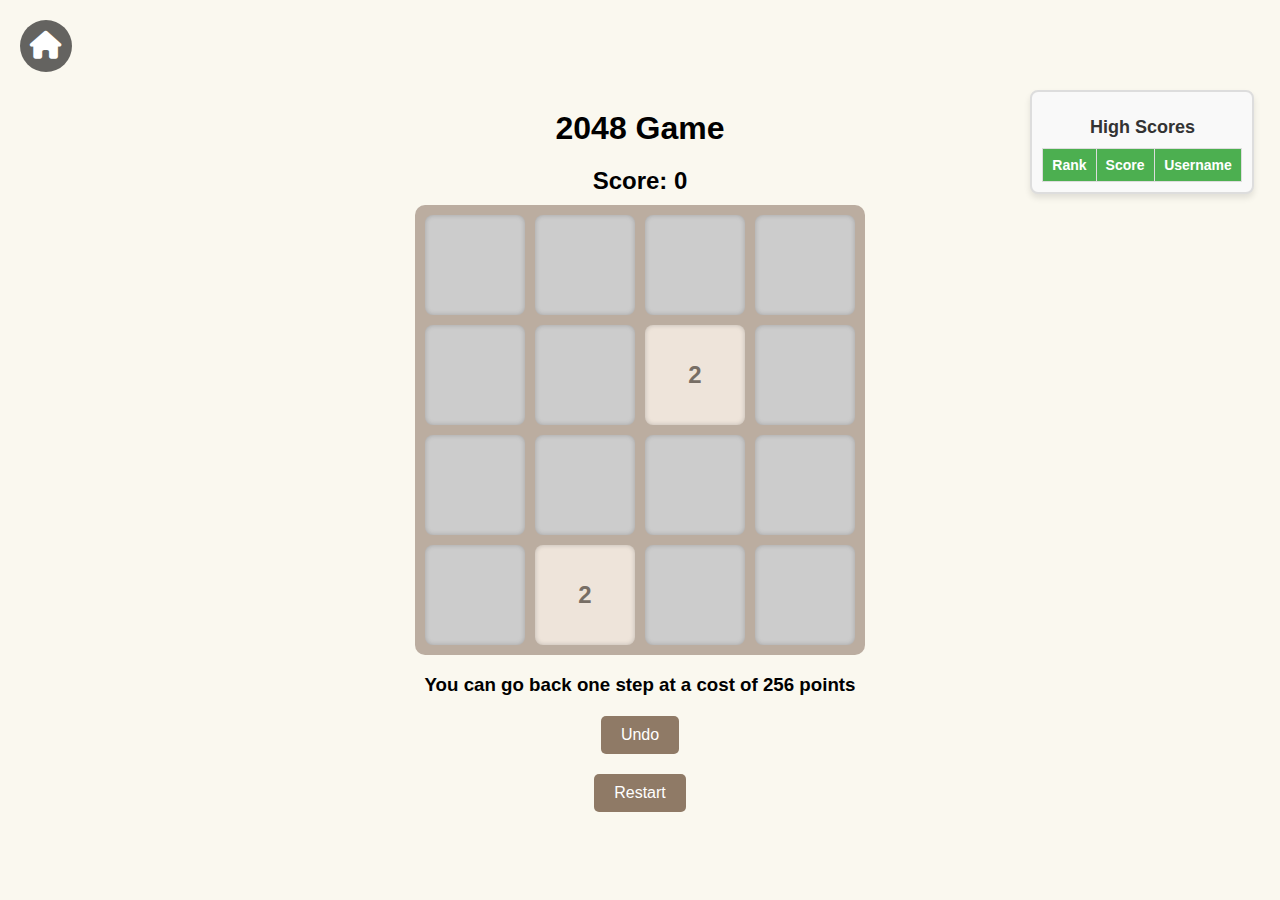
==== html/2048.html @ 45ef8efb "rename files" ====
<!DOCTYPE html>
<html lang="en">
<head>
    <meta charset="UTF-8">
    <meta name="viewport" content="width=device-width, initial-scale=1.0">
    <title>2048 Game</title>
    <link rel="stylesheet" href="../css/2048.css">
    <link rel="stylesheet" href="../css/games.css">
    <link rel="stylesheet" href="https://cdnjs.cloudflare.com/ajax/libs/font-awesome/6.0.0-beta3/css/all.min.css">
</head>
<body>
    <a href="../html/main.html" id="home-icon">
        <i class="fas fa-home"></i>
    </a>
    <div id="game-container">
        <h1>2048 Game</h1>
        <div id="score" style="font-size: 24px; margin: 10px 0;">Score: 0</div>
        <div id="grid">
            <div class="tile"></div>
            <div class="tile"></div>
            <div class="tile"></div>
            <div class="tile"></div>
            <div class="tile"></div>
            <div class="tile"></div>
            <div class="tile"></div>
            <div class="tile"></div>
            <div class="tile"></div>
            <div class="tile"></div>
            <div class="tile"></div>
            <div class="tile"></div>
            <div class="tile"></div>
            <div class="tile"></div>
            <div class="tile"></div>
            <div class="tile"></div>
        </div>
        <div id="high-scores-section">
            <h2>High Scores</h2>
            <table class="high-scores-table">
                <thead>
                    <tr>
                        <th>Rank</th>
                        <th>Score</th>
                        <th>Username</th>
                    </tr>
                </thead>
                <tbody id="2048-high-scores"></tbody>
            </table>
        </div>               
        <div id="game-controls">
            <h3>You can go back one step at a cost of 256 points</h3>
            <button id="undo">Undo</button>
        </div>        
        <button id="restart">Restart</button>
    </div>
    <script src="..\js\2048.js"></script>
</body>
</html>
---- css/2048.css ----
body {
    background-color: #faf8ef;
}

#game-container {
    margin: 20px auto;
    max-width: 500px;
}

h1 {
    font-size: 2rem;
    margin-bottom: 20px;
}

h3 {
    margin-bottom: 0;
}

#grid {
    display: grid;
    grid-template-columns: repeat(4, 100px);
    grid-template-rows: repeat(4, 100px);
    gap: 10px;
    justify-content: center;
    margin: 0 auto;
    background-color: #bbada0;
    padding: 10px;
    border-radius: 10px;
}

.tile {
    width: 100px;
    height: 100px;
    background-color: #ccc;
    color: #776e65;
    font-size: 24px;
    font-weight: bold;
    text-align: center;
    line-height: 100px;
    border-radius: 8px;
    box-shadow: inset 0 0 5px rgba(0, 0, 0, 0.2);
    transition: transform 0.2s ease;
}

.tile[data-value="2"] {
    background-color: #eee4da;
}

.tile[data-value="4"] {
    background-color: #ede0c8;
}

.tile[data-value="8"] {
    background-color: #f2b179;
    color: #f9f6f2;
}

.tile[data-value="16"] {
    background-color: #d57724;
    color: #f9f6f2;
}

.tile[data-value="32"] {
    background-color: #cd3700;
    color: #f9f6f2;
}

.tile[data-value="64"] {
    background-color: #713703;
    color: #f9f6f2;
}

.tile[data-value="128"] {
    background-color: #5a1b04;
    color: #f9f6f2;
}

.tile[data-value="256"] {
    background-color: #453804;
    color: #f9f6f2;
}

.tile[data-value="512"] {
    background-color: #81712e;
    color: #f9f6f2;
}

.tile[data-value="1024"] {
    background-color: #a68709;
    color: #f9f6f2;
}

.tile[data-value="2048"] {
    background-color: gold;
    color: #f9f6f2;
}

@media (max-width: 950px) {
    #game-container {
        max-width: 400px; 
    }

    #grid {
        grid-template-columns: repeat(4, 80px);
        grid-template-rows: repeat(4, 80px);
        gap: 8px; 
        padding: 8px;
    }

    .tile {
        width: 80px; 
        height: 80px;
        font-size: 20px;
        line-height: 80px; 
    }
}

@media (max-width: 900px) {
    #game-container {
        max-width: 300px;
    }

    #grid {
        grid-template-columns: repeat(4, 60px);
        grid-template-rows: repeat(4, 60px);
        gap: 5px;
        padding: 5px;
    }

    .tile {
        width: 60px;
        height: 60px;
        font-size: 16px;
        line-height: 60px;
    }
}
---- css/games.css ----
body {
    font-family: Arial, sans-serif;
    text-align: center;
    padding: 0;
    color: rgb(0, 0, 0);
    margin: 0;
    display: flex;
    flex-direction: column;
    align-items: center;
    justify-content: center;
    height: 100vh;
}

#home-icon {
    position: absolute;
    top: 20px;
    left: 20px;
    font-size: 28px;
    color: #fff;
    text-decoration: none;
    background: rgba(0, 0, 0, 0.6);
    padding: 10px;
    border-radius: 50%;
    transition: background 0.3s ease, color 0.3s ease;
}

#home-icon:hover {
    background: rgba(255, 255, 255, 0.8);
    color: #000;
}

#score {
    font-size: 24px;
    font-weight: bold;
    color: #000000;
    text-align: center;
    margin: 20px;
}

.game-over {
    position: fixed;
    top: 50%;
    left: 50%;
    transform: translate(-50%, -50%);
    background-color: rgba(0, 0, 0, 0.8);
    color: white;
    padding: 20px;
    border-radius: 10px;
    text-align: center;
}

.game-over-message {
    margin-bottom: 10px; 
}

.game-over button {
    margin-top: 10px;
    padding: 10px;
    background-color: #4CAF50;
    color: white;
    border: none;
    cursor: pointer;
    font-size: 16px;
}

.game-over button:hover {
    background-color: #45a049;
}

#game-container {
    margin: 20px auto;
    text-align: center;
}

#high-scores-section {
    position: absolute; 
    top: 10%; 
    right: 2%; 
    width: 200px; 
    padding: 10px;
    background-color: #f9f9f9; 
    border: 2px solid #ddd; 
    border-radius: 8px; 
    box-shadow: 0px 4px 6px rgba(0, 0, 0, 0.1); 
    font-family: Arial, sans-serif;
}

#high-scores-section h2 {
    text-align: center;
    font-size: 18px;
    margin-bottom: 10px;
    color: #333;
}

.high-scores-table {
    width: 100%;
    border-collapse: collapse;
    text-align: center;
}

.high-scores-table th,
.high-scores-table td {
    padding: 8px;
    border: 1px solid #ddd;
    font-size: 14px;
    color: #000;
}

.high-scores-table th {
    background-color: #4CAF50; 
    color: white;
}

button {
    margin-top: 20px;
    padding: 10px 20px;
    font-size: 1rem;
    background-color: #8f7a66;
    color: #fff;
    border: none;
    border-radius: 5px;
    cursor: pointer;
}

@media (max-width: 780px) {
    .high-scores-section {
        visibility: hidden;
    }

    #snake_img {
        transform: scale(0.45); 
        transform-origin: center;
        top: 65%;
        left: 25%;
        margin: 20px 0px;
    }

    #start-game {
        margin-top: 0px;
    }

    #grid {
        margin-bottom: 0px;
    }
}
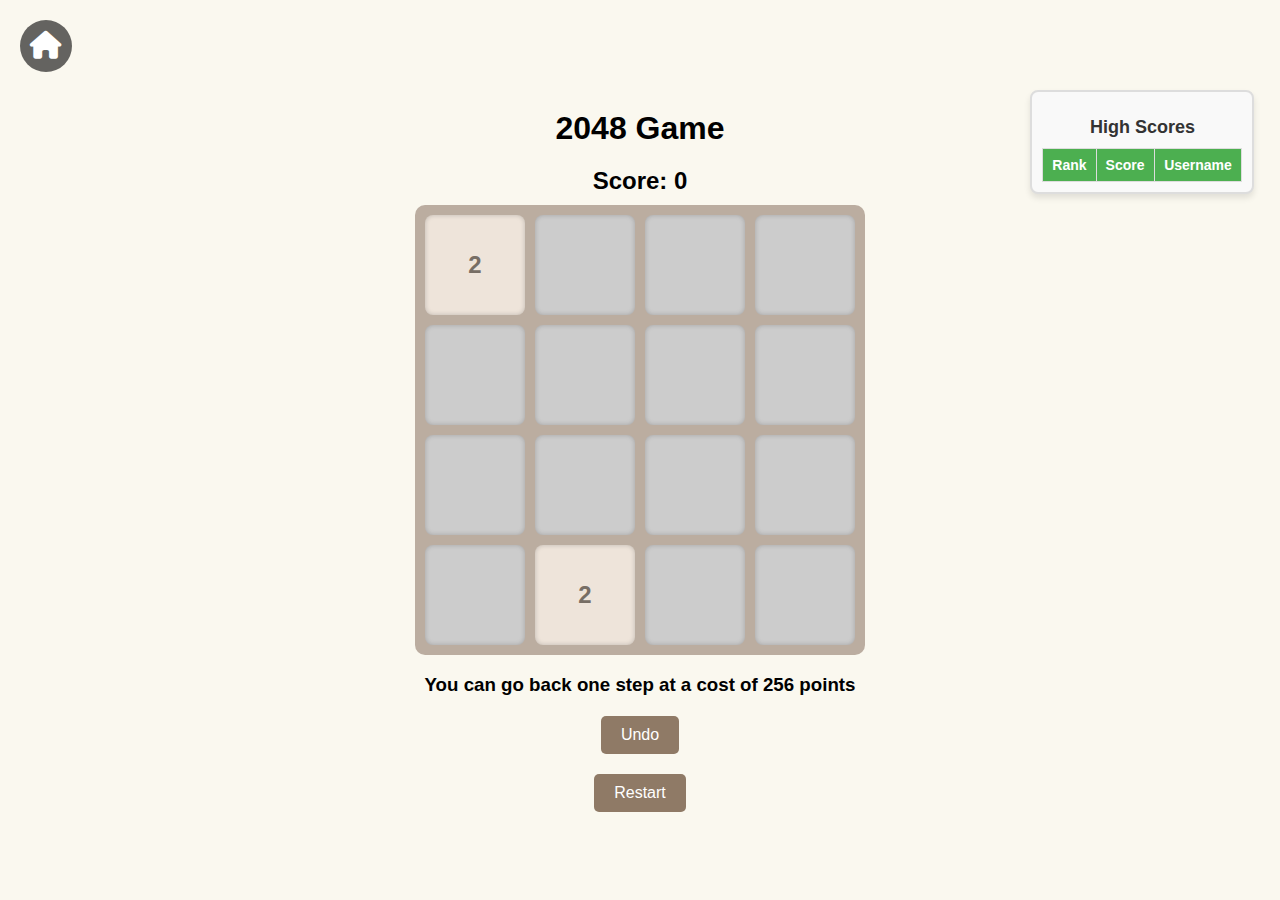
==== commit 30eb4a1a: "update responsive for phone device" ====
--- a/html/2048.html
+++ b/html/2048.html
@@ -32,7 +32,12 @@
             <div class="tile"></div>
             <div class="tile"></div>
             <div class="tile"></div>
-        </div>
+        </div>            
+        <div id="game-controls">
+            <h3>You can go back one step at a cost of 256 points</h3>
+            <button id="undo">Undo</button>
+        </div>        
+        <button id="restart">Restart</button>
         <div id="high-scores-section">
             <h2>High Scores</h2>
             <table class="high-scores-table">
@@ -45,12 +50,7 @@
                 </thead>
                 <tbody id="2048-high-scores"></tbody>
             </table>
-        </div>               
-        <div id="game-controls">
-            <h3>You can go back one step at a cost of 256 points</h3>
-            <button id="undo">Undo</button>
-        </div>        
-        <button id="restart">Restart</button>
+        </div>   
     </div>
     <script src="..\js\2048.js"></script>
 </body>
--- a/css/games.css
+++ b/css/games.css
@@ -123,23 +123,28 @@
 }
 
 @media (max-width: 780px) {
-    .high-scores-section {
-        visibility: hidden;
+    #high-scores-section {
+        position: static; 
+        width: 80%; 
+        margin-top: 20px; 
+    }
+
+    #game-container {
+        display: flex;
+        flex-direction: column;
+        align-items: center;
+    }
+
+    #start-game {
+        margin-bottom: 10px; 
+    }
+
+    .high-scores-table {
+        width: 60%; 
+        margin: 0 auto; 
     }
 
     #snake_img {
-        transform: scale(0.45); 
-        transform-origin: center;
-        top: 65%;
-        left: 25%;
-        margin: 20px 0px;
-    }
-
-    #start-game {
-        margin-top: 0px;
-    }
-
-    #grid {
-        margin-bottom: 0px;
+        visibility: hidden;
     }
 }